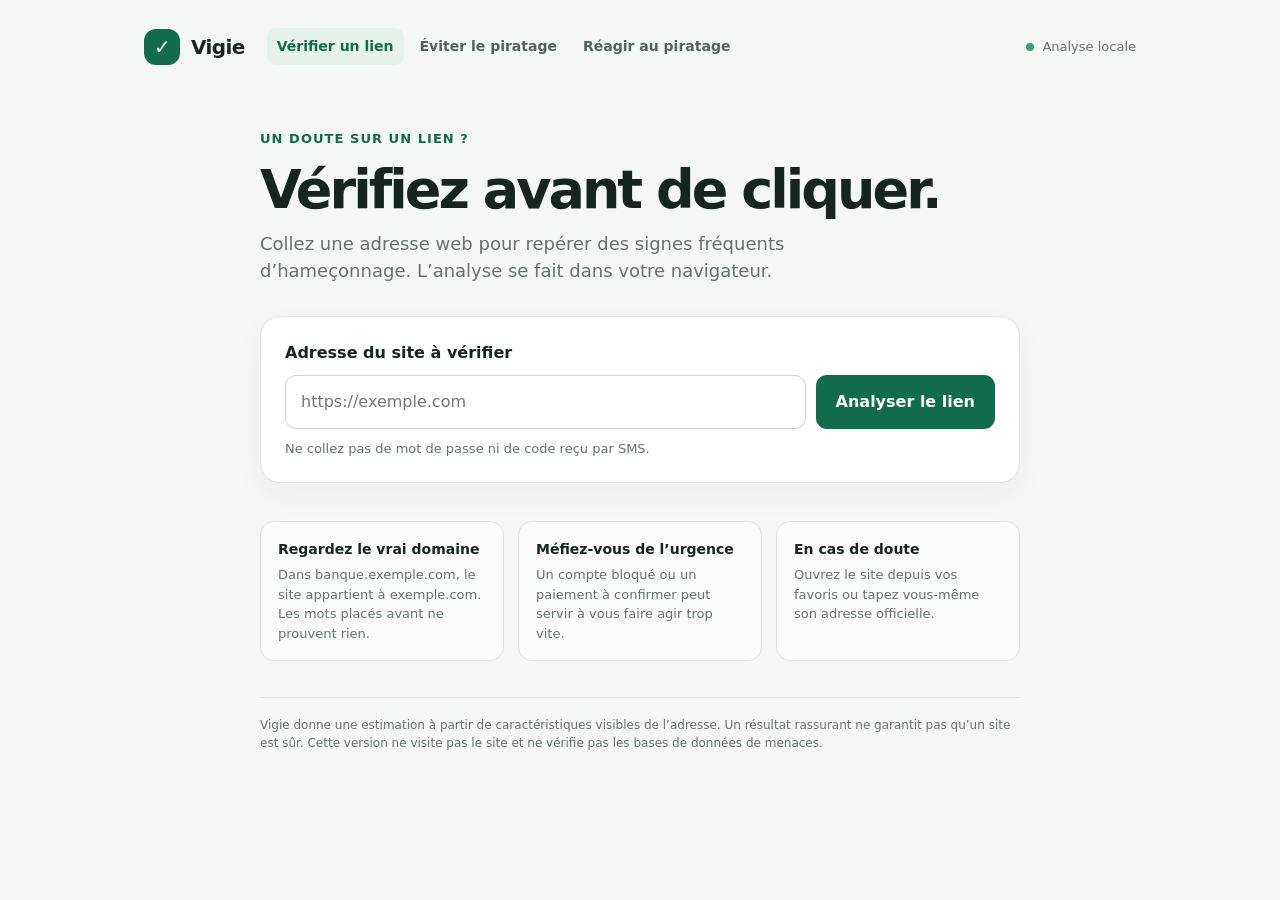
==== index.html @ 7473dafe "Ajoute le site Vigie en trois pages" ====
<!doctype html>
<html lang="fr">
<head>
  <meta charset="utf-8">
  <meta name="viewport" content="width=device-width, initial-scale=1">
  <meta name="theme-color" content="#f5f7f4">
  <meta name="description" content="Vérifiez des adresses web et apprenez les premiers gestes pour protéger vos comptes contre le phishing.">
  <title>Vigie — Vérifier un lien</title>
  <link rel="stylesheet" href="styles.css">
</head>
<body>
  <div class="wrap">
    <header class="site-header"><a class="brand" href="index.html"><span class="mark" aria-hidden="true">✓</span> Vigie</a><nav class="nav" aria-label="Navigation principale"><a aria-current="page" href="index.html">Vérifier un lien</a><a href="prevention.html">Éviter le piratage</a><a href="incident.html">Réagir au piratage</a></nav><span class="local"><span class="dot"></span> Analyse locale</span></header>
    <main>
      <div class="eyebrow">Un doute sur un lien ?</div>
      <h1>Vérifiez avant de cliquer.</h1>
      <p class="intro">Collez une adresse web pour repérer des signes fréquents d’hameçonnage. L’analyse se fait dans votre navigateur.</p>
      <section class="panel" aria-label="Analyse d'un lien">
        <form id="form"><label for="url">Adresse du site à vérifier</label><div class="inputrow"><input id="url" type="text" inputmode="url" autocomplete="url" placeholder="https://exemple.com" required><button type="submit">Analyser le lien</button></div><p class="hint">Ne collez pas de mot de passe ni de code reçu par SMS.</p></form>
        <div id="result" aria-live="polite"></div>
      </section>
      <section class="how" aria-label="Conseils de sécurité"><article><b>Regardez le vrai domaine</b><p>Dans banque.exemple.com, le site appartient à exemple.com. Les mots placés avant ne prouvent rien.</p></article><article><b>Méfiez-vous de l’urgence</b><p>Un compte bloqué ou un paiement à confirmer peut servir à vous faire agir trop vite.</p></article><article><b>En cas de doute</b><p>Ouvrez le site depuis vos favoris ou tapez vous-même son adresse officielle.</p></article></section>
    </main>
    <footer>Vigie donne une estimation à partir de caractéristiques visibles de l’adresse. Un résultat rassurant ne garantit pas qu’un site est sûr. Cette version ne visite pas le site et ne vérifie pas les bases de données de menaces.</footer>
  </div>
  <script>
    const form = document.querySelector('#form');
    const output = document.querySelector('#result');
    const knownBrands = ['google','microsoft','apple','paypal','amazon','facebook','instagram','netflix','whatsapp','orange','mtn','visa','mastercard','linkedin','dropbox','icloud'];
    const shorteners = ['bit.ly','tinyurl.com','t.co','goo.gl','ow.ly','cutt.ly','is.gd','shorturl.at'];
    const suspiciousWords = ['login','signin','verify','verification','secure','account','update','password','payment','wallet','claim','bonus','urgent','confirm','auth'];
    const unusualTlds = ['zip','top','xyz','click','loan','cam','icu','rest','country','gq'];
    const escapeHtml = value => String(value).replace(/[&<>"']/g, char => ({'&':'&amp;','<':'&lt;','>':'&gt;','"':'&quot;',"'":'&#39;'}[char]));
    function levenshtein(a,b){const row=Array.from({length:b.length+1},(_,i)=>i);for(let i=1;i<=a.length;i++){let prev=row[0];row[0]=i;for(let j=1;j<=b.length;j++){const old=row[j];row[j]=Math.min(row[j]+1,row[j-1]+1,prev+(a[i-1]===b[j-1]?0:1));prev=old}}return row[b.length]}
    function inspect(raw){
      const checks=[];let risk=0;
      const add=(title,detail,points=0)=>{checks.push({title,detail,points});risk+=points};
      let value=raw.trim();if(!/^[a-z][a-z\d+.-]*:\/\//i.test(value))value='https://'+value;
      let u;try{u=new URL(value)}catch{return {error:'Cette adresse ne semble pas valide. Vérifiez qu’elle est complète.'}}
      const host=u.hostname.toLowerCase().replace(/\.$/,'');
      if(!['http:','https:'].includes(u.protocol))add('Protocole inhabituel','Le lien n’utilise pas HTTP ou HTTPS.',3);
      else if(u.protocol==='https:')add('Connexion HTTPS','Le lien utilise HTTPS. Cela chiffre la connexion, mais ne prouve pas que le site est légitime.');
      else add('Pas de HTTPS','La connexion n’est pas chiffrée. Évitez d’y saisir des informations personnelles.',2);
      if(u.username||u.password)add('Identifiants intégrés au lien','Le lien contient des informations avant le nom de domaine, une technique parfois utilisée pour tromper.',3);
      else add('Aucun identifiant intégré','Aucun nom d’utilisateur ou mot de passe n’est intégré à l’adresse.');
      const ip=/^(\d{1,3}\.){3}\d{1,3}$/.test(host)||host.includes(':');
      if(ip)add('Adresse IP utilisée','Le site est indiqué par une adresse numérique plutôt qu’un nom de domaine habituel.',2);
      const labels=host.split('.');
      if(host.includes('xn--'))add('Nom international encodé','Le domaine contient un encodage qui peut masquer des caractères ressemblant à d’autres lettres.',3);
      const base=labels.length>=2?labels[labels.length-2]:host;
      const near=knownBrands.find(b=>base!==b&&base.length>3&&levenshtein(base,b)<=1);
      if(near)add('Ressemblance avec une marque connue',`Le nom « ${base} » ressemble à « ${near} », sans être identique. Vérifiez l’adresse officielle.`,3);
      else add('Pas de marque imitée détectée','Aucune ressemblance évidente avec les marques courantes intégrées à cette vérification.');
      const brandInSubdomain=labels.slice(0,-2).find(label=>knownBrands.includes(label));
      if(brandInSubdomain)add('Marque placée dans un sous-domaine',`« ${brandInSubdomain} » apparaît avant le domaine principal « ${base} ». Le site est contrôlé par le domaine placé juste avant l’extension.`,3);
      if(labels.length>=5)add('Beaucoup de sous-domaines',`L’adresse comporte ${labels.length-2} niveaux avant le domaine principal. Cela peut rendre le vrai domaine moins visible.`,1);
      if(host.length>45)add('Domaine inhabituellement long',`Le nom de domaine comporte ${host.length} caractères, ce qui peut rendre sa lecture difficile.`,1);
      const tld=labels.at(-1);
      if(unusualTlds.includes(tld))add('Extension parfois utilisée dans des liens à risque',`L’extension « .${tld} » mérite une vérification supplémentaire. Une extension seule ne permet pas de conclure.`,1);
      if((labels.slice(0,-1).join('').match(/\d/g)||[]).length>=4)add('Plusieurs chiffres dans le domaine','Le nom de domaine contient plusieurs chiffres. Vérifiez l’orthographe du site officiel.',1);
      const keyword=suspiciousWords.find(w=>`${host}${u.pathname}`.toLowerCase().includes(w));
      if(keyword)add('Terme souvent associé aux pièges',`Le mot « ${keyword} » apparaît dans l’adresse. Ce n’est pas une preuve, mais restez prudent.`,1);
      const port=u.port&& !['80','443'].includes(u.port);
      if(port)add('Port web inhabituel',`L’adresse utilise le port ${u.port}, rarement nécessaire pour un site grand public.`,1);
      if(shorteners.includes(host))add('Lien raccourci','La destination réelle est masquée. N’ouvrez le lien que si vous connaissez son expéditeur.',2);
      else add('Pas de raccourcisseur connu','Le domaine n’est pas dans la courte liste de raccourcisseurs courants.');
      if((u.pathname+u.search).length>100)add('Adresse très longue','Une adresse particulièrement longue peut cacher sa destination ou des paramètres inattendus.',1);
      return {u,host,checks,risk:Math.min(10,risk)};
    }
    form.addEventListener('submit',e=>{e.preventDefault();const data=inspect(document.querySelector('#url').value);output.style.display='block';if(data.error){output.innerHTML=`<div class="summary danger"><span class="symbol">!</span><div><h2>Adresse à corriger</h2><p>${data.error}</p></div></div>`;return}
      const level=data.risk>=6?'danger':data.risk>=3?'warn':'';
      const title=level==='danger'?'Plusieurs signaux de risque':level==='warn'?'Quelques points appellent à la prudence':'Peu de signaux suspects repérés';
      const desc=level==='danger'?'Évitez de vous connecter ou de saisir des informations sur ce site. Vérifiez par un canal officiel.':level==='warn'?'Ne saisissez aucune information sensible avant d’avoir vérifié l’adresse par un canal officiel.':'Cette vérification rapide n’a pas repéré beaucoup de signaux. Elle ne peut pas confirmer que le site est sûr.';
      const cls=level==='danger'?'danger':level==='warn'?'warn':'';
      output.innerHTML=`<div class="summary ${cls}"><span class="symbol">${level==='danger'?'!':level==='warn'?'?':'✓'}</span><div><h2>${title}</h2><p>${desc}</p></div></div><div class="scoreline"><span>Signaux observés</span><span>${data.risk}/10</span></div><div class="track"><div class="fill ${cls}" style="width:${data.risk*10}%"></div></div><ul class="checks">${data.checks.map(c=>`<li><span class="badge ${c.points?'bad':'good'}">${c.points?'!':'✓'}</span><div><strong>${escapeHtml(c.title)}</strong><small>${escapeHtml(c.detail)}</small></div></li>`).join('')}</ul><p class="note">Domaine analysé : <strong>${escapeHtml(data.host)}</strong>. Aucun contenu du site n’a été chargé.</p>`;
    });
  </script>
</body>
</html>
---- styles.css ----
:root { color-scheme: light; --ink:#17251e; --muted:#64736b; --green:#126b4a; --mint:#e7f2eb; --line:#dce5de; --paper:#fff; --bg:#f5f7f4; --amber:#9a5a08; --red:#ad3434; }
    * { box-sizing:border-box }
    body { margin:0; font:16px/1.5 Inter,ui-sans-serif,system-ui,-apple-system,BlinkMacSystemFont,"Segoe UI",sans-serif; color:var(--ink); background:var(--bg) }
    .wrap { max-width:1040px; margin:auto; padding:28px 24px 64px }
    header { display:flex; align-items:center; justify-content:space-between; margin-bottom:76px }
    .brand { display:flex; gap:11px; align-items:center; font-weight:750; letter-spacing:-.03em; font-size:20px }
    .mark { width:36px;height:36px;border-radius:12px;background:var(--green);display:grid;place-items:center;color:white }
    .local { font-size:13px;color:var(--muted);display:flex;align-items:center;gap:8px }
    .dot { width:8px;height:8px;border-radius:50%;background:#37a36f }
    main { max-width:760px; margin:0 auto }
    .eyebrow { color:var(--green);font-weight:700;font-size:13px;letter-spacing:.08em;text-transform:uppercase }
    h1 { margin:12px 0 12px; font-size:clamp(34px,6vw,54px);line-height:1.06;letter-spacing:-.055em }
    .intro { margin:0;color:var(--muted);font-size:18px;max-width:640px }
    .panel { background:var(--paper);border:1px solid var(--line);border-radius:20px;padding:24px;margin-top:32px;box-shadow:0 12px 32px #1936270a }
    label { display:block;font-weight:650;margin-bottom:10px }
    .inputrow { display:flex;gap:10px }
    input { min-width:0;flex:1;border:1px solid #cbd8ce;border-radius:11px;padding:14px 15px;font:inherit;outline:none }
    input:focus { border-color:var(--green);box-shadow:0 0 0 3px #126b4a1c }
    button { border:0;border-radius:11px;padding:0 20px;background:var(--green);color:white;font:inherit;font-weight:700;cursor:pointer }
    button:hover { background:#0d583c }
    .hint { margin:10px 0 0;color:var(--muted);font-size:13px }
    #result { display:none;margin-top:20px }
    .summary { display:flex;align-items:flex-start;gap:14px;padding:18px;border-radius:14px;background:var(--mint) }
    .summary.warn { background:#fff4df }.summary.danger { background:#fff0ef }
    .symbol { flex:none;width:34px;height:34px;border-radius:50%;background:white;display:grid;place-items:center;font-weight:800;color:var(--green) }
    .warn .symbol { color:var(--amber) }.danger .symbol { color:var(--red) }
    .summary h2 { margin:0;font-size:18px;line-height:1.3 }.summary p { margin:5px 0 0;color:#53635a;font-size:14px }
    .scoreline { margin:17px 0 10px;display:flex;justify-content:space-between;color:var(--muted);font-size:13px }
    .track {height:7px;background:#e8ede9;border-radius:9px;overflow:hidden}.fill {height:100%;width:0;background:var(--green);transition:width .25s}.fill.warn{background:#d08a24}.fill.danger{background:#c94b43}
    .checks { list-style:none;padding:0;margin:16px 0 0;border-top:1px solid var(--line) }
    .checks li { display:flex;gap:11px;padding:12px 0;border-bottom:1px solid var(--line);font-size:14px }
    .badge { flex:none;width:20px;height:20px;border-radius:50%;background:#e8f3eb;color:var(--green);display:grid;place-items:center;font-size:12px;font-weight:800 }
    .badge.bad {background:#fff0df;color:var(--amber)}.badge.good {background:#f0f2f0;color:#637168}
    .checks strong {display:block;font-weight:650}.checks small{display:block;color:var(--muted);margin-top:2px;font-size:13px}
    .note { margin-top:18px;color:var(--muted);font-size:13px }
    .how { display:grid;grid-template-columns:repeat(3,1fr);gap:14px;margin-top:38px }
    .how article { padding:17px;border:1px solid var(--line);border-radius:14px;background:#ffffff8a }
    .how b {display:block;font-size:14px;margin-bottom:5px}.how p{margin:0;color:var(--muted);font-size:13px}
    footer {max-width:760px;margin:36px auto 0;color:var(--muted);font-size:12px;border-top:1px solid var(--line);padding-top:18px}
    @media(max-width:600px){header{margin-bottom:48px}.wrap{padding:20px 16px 40px}.panel{padding:18px}.inputrow{flex-direction:column}button{height:48px}.how{grid-template-columns:1fr}}
    .site-header { gap:22px; flex-wrap:wrap; margin-bottom:64px }
    .site-header .brand { color:var(--ink); text-decoration:none; flex:none }
    .nav { display:flex; gap:6px; align-items:center; flex:1; flex-wrap:wrap }
    .nav a { color:#526359; text-decoration:none; font-size:14px; font-weight:600; padding:8px 10px; border-radius:9px }
    .nav a:hover,.nav a[aria-current="page"] { color:var(--green); background:var(--mint) }
    .page { max-width:760px; margin:0 auto }
    .page .intro { margin-bottom:30px }
    .page-card { background:var(--paper); border:1px solid var(--line); border-radius:18px; padding:22px 24px; margin:14px 0 }
    .page-card h2 { margin:0 0 7px; font-size:19px; letter-spacing:-.02em }
    .page-card p { margin:0; color:#53635a }
    .page-card ul,.page-card ol { margin:10px 0 0; padding-left:22px; color:#53635a }
    .page-card li { padding:3px 0 }
    .step { display:flex; gap:15px; align-items:flex-start }
    .stepnum { flex:none; height:30px; width:30px; display:grid; place-items:center; border-radius:10px; color:var(--green); background:var(--mint); font-weight:750 }
    .callout { border-left:4px solid #d08a24; background:#fff7e9; padding:16px 18px; border-radius:0 12px 12px 0; color:#634615 }
    .callout strong { display:block; margin-bottom:4px }
    .page-link { display:inline-flex; margin-top:8px; font-weight:700; color:var(--green); text-decoration:none }
    .page-link:hover { text-decoration:underline }
    @media(max-width:760px){.site-header{margin-bottom:42px}.nav{order:3;flex-basis:100%;overflow-x:auto;flex-wrap:nowrap}.nav a{white-space:nowrap}.site-header .local{margin-left:auto}}
    @media(max-width:600px){.page-card{padding:18px}}
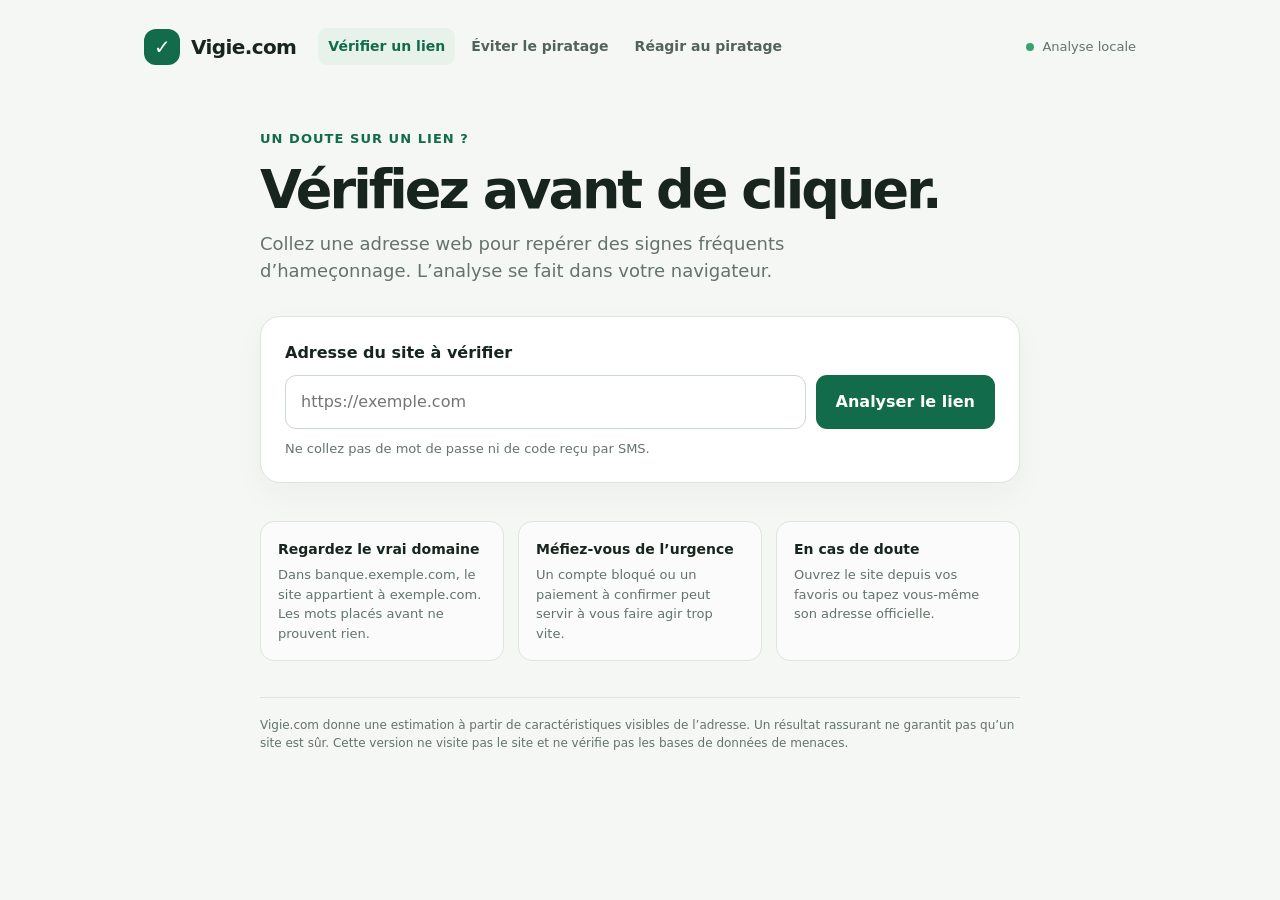
==== commit 9d655fc0: "Renomme le site en Vigie.com" ====
--- a/index.html
+++ b/index.html
@@ -5,12 +5,12 @@
   <meta name="viewport" content="width=device-width, initial-scale=1">
   <meta name="theme-color" content="#f5f7f4">
   <meta name="description" content="Vérifiez des adresses web et apprenez les premiers gestes pour protéger vos comptes contre le phishing.">
-  <title>Vigie — Vérifier un lien</title>
-  <link rel="stylesheet" href="styles.css">
+  <title>Vigie.com — Vérifier un lien</title>
+  <link rel="stylesheet" href="styles.css?v=2">
 </head>
 <body>
   <div class="wrap">
-    <header class="site-header"><a class="brand" href="index.html"><span class="mark" aria-hidden="true">✓</span> Vigie</a><nav class="nav" aria-label="Navigation principale"><a aria-current="page" href="index.html">Vérifier un lien</a><a href="prevention.html">Éviter le piratage</a><a href="incident.html">Réagir au piratage</a></nav><span class="local"><span class="dot"></span> Analyse locale</span></header>
+    <header class="site-header"><a class="brand" href="index.html"><span class="mark" aria-hidden="true">✓</span> Vigie.com</a><nav class="nav" aria-label="Navigation principale"><a aria-current="page" href="index.html">Vérifier un lien</a><a href="prevention.html">Éviter le piratage</a><a href="incident.html">Réagir au piratage</a></nav><span class="local"><span class="dot"></span> Analyse locale</span></header>
     <main>
       <div class="eyebrow">Un doute sur un lien ?</div>
       <h1>Vérifiez avant de cliquer.</h1>
@@ -21,7 +21,7 @@
       </section>
       <section class="how" aria-label="Conseils de sécurité"><article><b>Regardez le vrai domaine</b><p>Dans banque.exemple.com, le site appartient à exemple.com. Les mots placés avant ne prouvent rien.</p></article><article><b>Méfiez-vous de l’urgence</b><p>Un compte bloqué ou un paiement à confirmer peut servir à vous faire agir trop vite.</p></article><article><b>En cas de doute</b><p>Ouvrez le site depuis vos favoris ou tapez vous-même son adresse officielle.</p></article></section>
     </main>
-    <footer>Vigie donne une estimation à partir de caractéristiques visibles de l’adresse. Un résultat rassurant ne garantit pas qu’un site est sûr. Cette version ne visite pas le site et ne vérifie pas les bases de données de menaces.</footer>
+    <footer>Vigie.com donne une estimation à partir de caractéristiques visibles de l’adresse. Un résultat rassurant ne garantit pas qu’un site est sûr. Cette version ne visite pas le site et ne vérifie pas les bases de données de menaces.</footer>
   </div>
   <script>
     const form = document.querySelector('#form');
--- a/styles.css
+++ b/styles.css
@@ -56,5 +56,5 @@
     .callout strong { display:block; margin-bottom:4px }
     .page-link { display:inline-flex; margin-top:8px; font-weight:700; color:var(--green); text-decoration:none }
     .page-link:hover { text-decoration:underline }
-    @media(max-width:760px){.site-header{margin-bottom:42px}.nav{order:3;flex-basis:100%;overflow-x:auto;flex-wrap:nowrap}.nav a{white-space:nowrap}.site-header .local{margin-left:auto}}
+    @media(max-width:760px){.site-header{margin-bottom:42px}.nav{order:3;flex-basis:100%;overflow:visible;flex-wrap:wrap}.nav a{white-space:nowrap}.site-header .local{margin-left:auto}}
     @media(max-width:600px){.page-card{padding:18px}}
